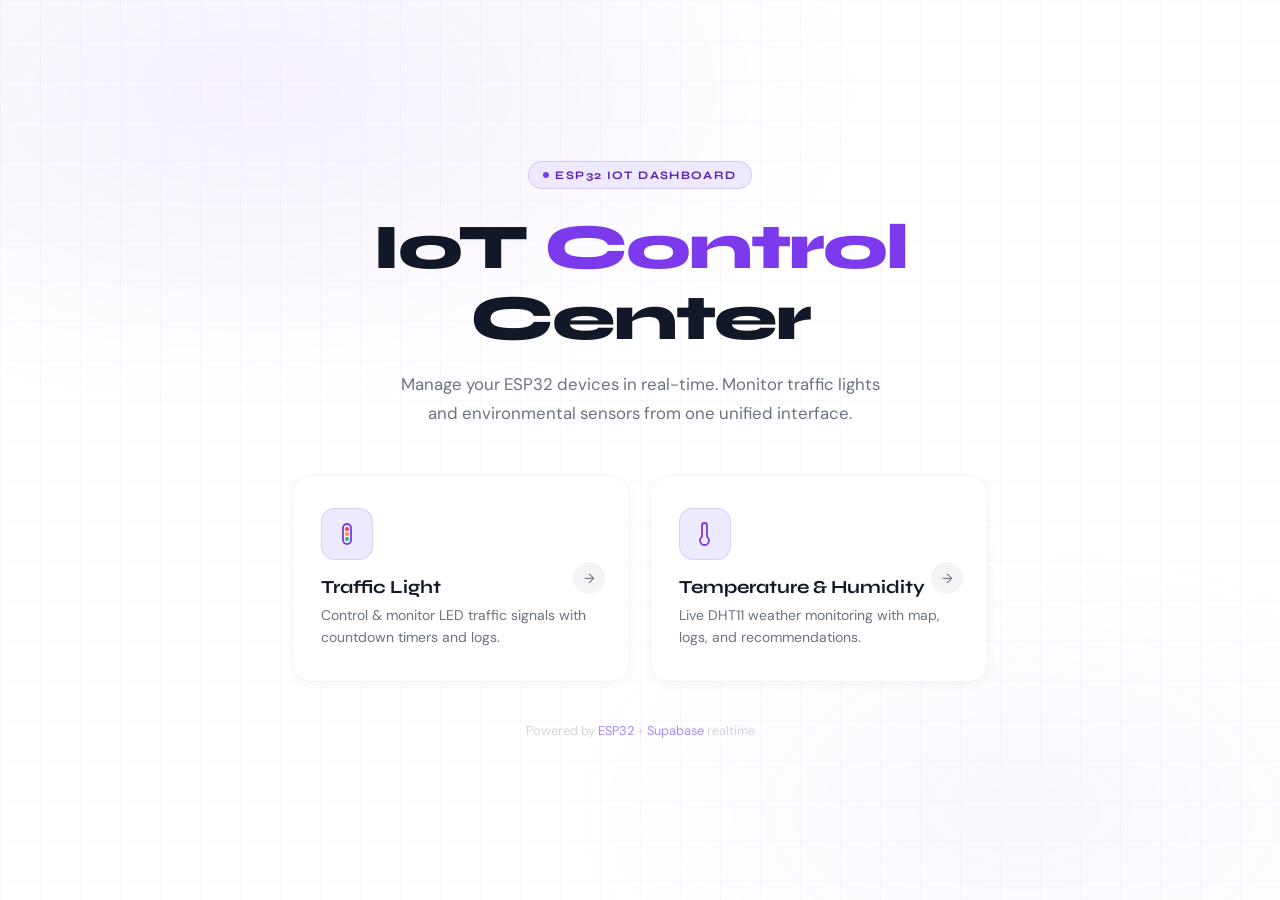
==== index.html @ 59fa5074 "v1" ====
<!DOCTYPE html>
<html lang="en">

<head>
    <meta charset="UTF-8" />
    <meta name="viewport" content="width=device-width, initial-scale=1.0" />
    <title>IoT Control Center</title>
    <link
        href="https://fonts.googleapis.com/css2?family=Syne:wght@400;600;700;800&family=DM+Sans:wght@300;400;500&display=swap"
        rel="stylesheet" />
    <style>
        *,
        *::before,
        *::after {
            box-sizing: border-box;
            margin: 0;
            padding: 0;
        }

        :root {
            --purple: #7c3aed;
            --purple-light: #a78bfa;
            --purple-dark: #5b21b6;
            --purple-soft: #ede9fe;
            --white: #ffffff;
            --gray-50: #f9fafb;
            --gray-100: #f3f4f6;
            --gray-300: #d1d5db;
            --gray-500: #6b7280;
            --gray-700: #374151;
            --gray-900: #111827;
        }

        body {
            font-family: 'DM Sans', sans-serif;
            background: var(--white);
            min-height: 100vh;
            display: flex;
            flex-direction: column;
            align-items: center;
            justify-content: center;
            position: relative;
            overflow: hidden;
        }

        /* Background pattern */
        body::before {
            content: '';
            position: fixed;
            inset: 0;
            background:
                radial-gradient(ellipse 80% 60% at 20% 10%, rgba(124, 58, 237, 0.07) 0%, transparent 60%),
                radial-gradient(ellipse 60% 50% at 80% 90%, rgba(167, 139, 250, 0.06) 0%, transparent 60%);
            pointer-events: none;
        }

        .grid-bg {
            position: fixed;
            inset: 0;
            background-image:
                linear-gradient(rgba(124, 58, 237, 0.04) 1px, transparent 1px),
                linear-gradient(90deg, rgba(124, 58, 237, 0.04) 1px, transparent 1px);
            background-size: 40px 40px;
            pointer-events: none;
        }

        .container {
            position: relative;
            z-index: 1;
            text-align: center;
            padding: 2rem;
            max-width: 760px;
            width: 100%;
        }

        .badge {
            display: inline-flex;
            align-items: center;
            gap: 6px;
            background: var(--purple-soft);
            color: var(--purple-dark);
            font-family: 'Syne', sans-serif;
            font-size: 0.72rem;
            font-weight: 700;
            letter-spacing: 0.12em;
            text-transform: uppercase;
            padding: 6px 14px;
            border-radius: 100px;
            border: 1px solid rgba(124, 58, 237, 0.18);
            margin-bottom: 1.5rem;
        }

        .badge-dot {
            width: 6px;
            height: 6px;
            background: var(--purple);
            border-radius: 50%;
            animation: pulse-dot 2s ease-in-out infinite;
        }

        @keyframes pulse-dot {

            0%,
            100% {
                opacity: 1;
                transform: scale(1);
            }

            50% {
                opacity: 0.5;
                transform: scale(0.7);
            }
        }

        h1 {
            font-family: 'Syne', sans-serif;
            font-size: clamp(2.4rem, 6vw, 4rem);
            font-weight: 800;
            color: var(--gray-900);
            line-height: 1.1;
            margin-bottom: 1rem;
            letter-spacing: -0.03em;
        }

        h1 span {
            color: var(--purple);
        }

        .subtitle {
            color: var(--gray-500);
            font-size: 1.05rem;
            font-weight: 400;
            line-height: 1.7;
            margin-bottom: 3rem;
            max-width: 480px;
            margin-left: auto;
            margin-right: auto;
        }

        .cards {
            display: grid;
            grid-template-columns: 1fr 1fr;
            gap: 1.25rem;
        }

        .card {
            background: var(--white);
            border: 1.5px solid var(--gray-100);
            border-radius: 20px;
            padding: 2rem 1.75rem;
            text-decoration: none;
            display: flex;
            flex-direction: column;
            align-items: flex-start;
            gap: 1rem;
            position: relative;
            overflow: hidden;
            transition: all 0.28s cubic-bezier(0.34, 1.56, 0.64, 1);
            box-shadow: 0 2px 12px rgba(0, 0, 0, 0.04);
        }

        .card::before {
            content: '';
            position: absolute;
            inset: 0;
            background: linear-gradient(135deg, var(--purple-soft) 0%, transparent 60%);
            opacity: 0;
            transition: opacity 0.3s ease;
        }

        .card:hover {
            transform: translateY(-5px) scale(1.01);
            border-color: var(--purple-light);
            box-shadow: 0 16px 40px rgba(124, 58, 237, 0.14);
        }

        .card:hover::before {
            opacity: 1;
        }

        .card-icon {
            position: relative;
            z-index: 1;
            width: 52px;
            height: 52px;
            background: var(--purple-soft);
            border-radius: 14px;
            display: flex;
            align-items: center;
            justify-content: center;
            font-size: 1.5rem;
            border: 1px solid rgba(124, 58, 237, 0.15);
        }

        .card-content {
            position: relative;
            z-index: 1;
            text-align: left;
        }

        .card-title {
            font-family: 'Syne', sans-serif;
            font-size: 1.15rem;
            font-weight: 700;
            color: var(--gray-900);
            margin-bottom: 0.35rem;
        }

        .card-desc {
            font-size: 0.875rem;
            color: var(--gray-500);
            line-height: 1.6;
        }

        .card-arrow {
            position: absolute;
            right: 1.5rem;
            top: 50%;
            transform: translateY(-50%);
            width: 32px;
            height: 32px;
            background: var(--gray-100);
            border-radius: 50%;
            display: flex;
            align-items: center;
            justify-content: center;
            color: var(--gray-500);
            font-size: 0.85rem;
            transition: all 0.25s ease;
            z-index: 1;
        }

        .card:hover .card-arrow {
            background: var(--purple);
            color: white;
            transform: translateY(-50%) translateX(2px);
        }

        .footer-note {
            margin-top: 2.5rem;
            font-size: 0.8rem;
            color: var(--gray-300);
        }

        .footer-note span {
            color: var(--purple-light);
        }

        @media (max-width: 540px) {
            .cards {
                grid-template-columns: 1fr;
            }
        }
    </style>
</head>

<body>
    <div class="grid-bg"></div>
    <div class="container">
        <div class="badge">
            <div class="badge-dot"></div>
            ESP32 IoT Dashboard
        </div>
        <h1>IoT <span>Control</span><br />Center</h1>
        <p class="subtitle">Manage your ESP32 devices in real-time. Monitor traffic lights and environmental sensors
            from one unified interface.</p>

        <div class="cards">
            <a href="traffic.html" class="card">
                <div class="card-icon">
                    <svg width="24" height="24" viewBox="0 0 24 24" fill="none" xmlns="http://www.w3.org/2000/svg">
                        <rect x="8" y="2" width="8" height="20" rx="4" stroke="#7c3aed" stroke-width="1.8" />
                        <circle cx="12" cy="7" r="2" fill="#ef4444" />
                        <circle cx="12" cy="12" r="2" fill="#f59e0b" />
                        <circle cx="12" cy="17" r="2" fill="#22c55e" />
                    </svg>
                </div>
                <div class="card-content">
                    <div class="card-title">Traffic Light</div>
                    <div class="card-desc">Control & monitor LED traffic signals with countdown timers and logs.</div>
                </div>
                <div class="card-arrow">→</div>
            </a>

            <a href="temperature.html" class="card">
                <div class="card-icon">
                    <svg width="24" height="24" viewBox="0 0 24 24" fill="none" xmlns="http://www.w3.org/2000/svg">
                        <path d="M14 14.76V3.5a2.5 2.5 0 0 0-5 0v11.26a4.5 4.5 0 1 0 5 0z" stroke="#7c3aed"
                            stroke-width="1.8" stroke-linecap="round" stroke-linejoin="round" />
                    </svg>
                </div>
                <div class="card-content">
                    <div class="card-title">Temperature & Humidity</div>
                    <div class="card-desc">Live DHT11 weather monitoring with map, logs, and recommendations.</div>
                </div>
                <div class="card-arrow">→</div>
            </a>
        </div>

        <p class="footer-note">Powered by <span>ESP32</span> + <span>Supabase</span> realtime</p>
    </div>
</body>

</html>
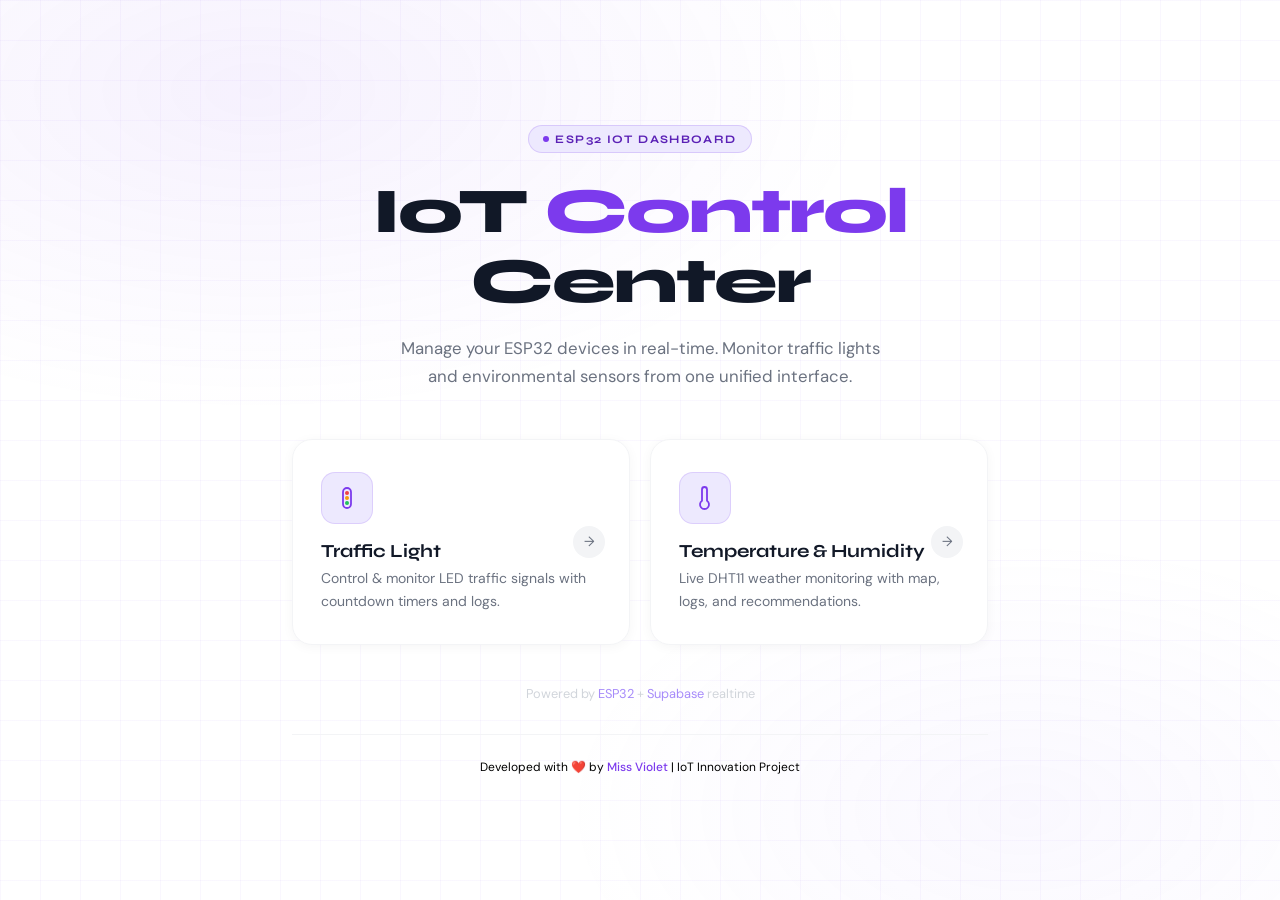
==== commit 9265ade1: "Added developer name on the footer in main page" ====
--- a/index.html
+++ b/index.html
@@ -40,7 +40,6 @@
             align-items: center;
             justify-content: center;
             position: relative;
-            overflow: hidden;
         }
 
         /* Background pattern */
@@ -246,6 +245,46 @@
             color: var(--purple-light);
         }
 
+        /* Developer footer */
+        .developer-footer {
+            margin-top: 2rem;
+            padding-top: 1.5rem;
+            border-top: 1px solid var(--gray-100);
+            text-align: center;
+            font-size: 0.75rem;
+            color: var(--gray-400);
+        }
+
+        .developer-footer .heart {
+            color: #ef4444;
+            display: inline-block;
+            animation: heartBeat 1.2s ease-in-out infinite;
+        }
+
+        @keyframes heartBeat {
+
+            0%,
+            100% {
+                transform: scale(1);
+            }
+
+            50% {
+                transform: scale(1.12);
+            }
+        }
+
+        .developer-footer a {
+            color: var(--purple);
+            text-decoration: none;
+            font-weight: 500;
+            transition: color 0.2s ease;
+        }
+
+        .developer-footer a:hover {
+            color: var(--purple-dark);
+            text-decoration: underline;
+        }
+
         @media (max-width: 540px) {
             .cards {
                 grid-template-columns: 1fr;
@@ -298,6 +337,11 @@
         </div>
 
         <p class="footer-note">Powered by <span>ESP32</span> + <span>Supabase</span> realtime</p>
+
+        <div class="developer-footer">
+            <span>Developed with <span class="heart">❤️</span> by <a href="https://github.com/MissViolet88/LEDandTEMP" target="_blank">Miss Violet</a> | IoT
+                Innovation Project</span>
+        </div>
     </div>
 </body>
 
